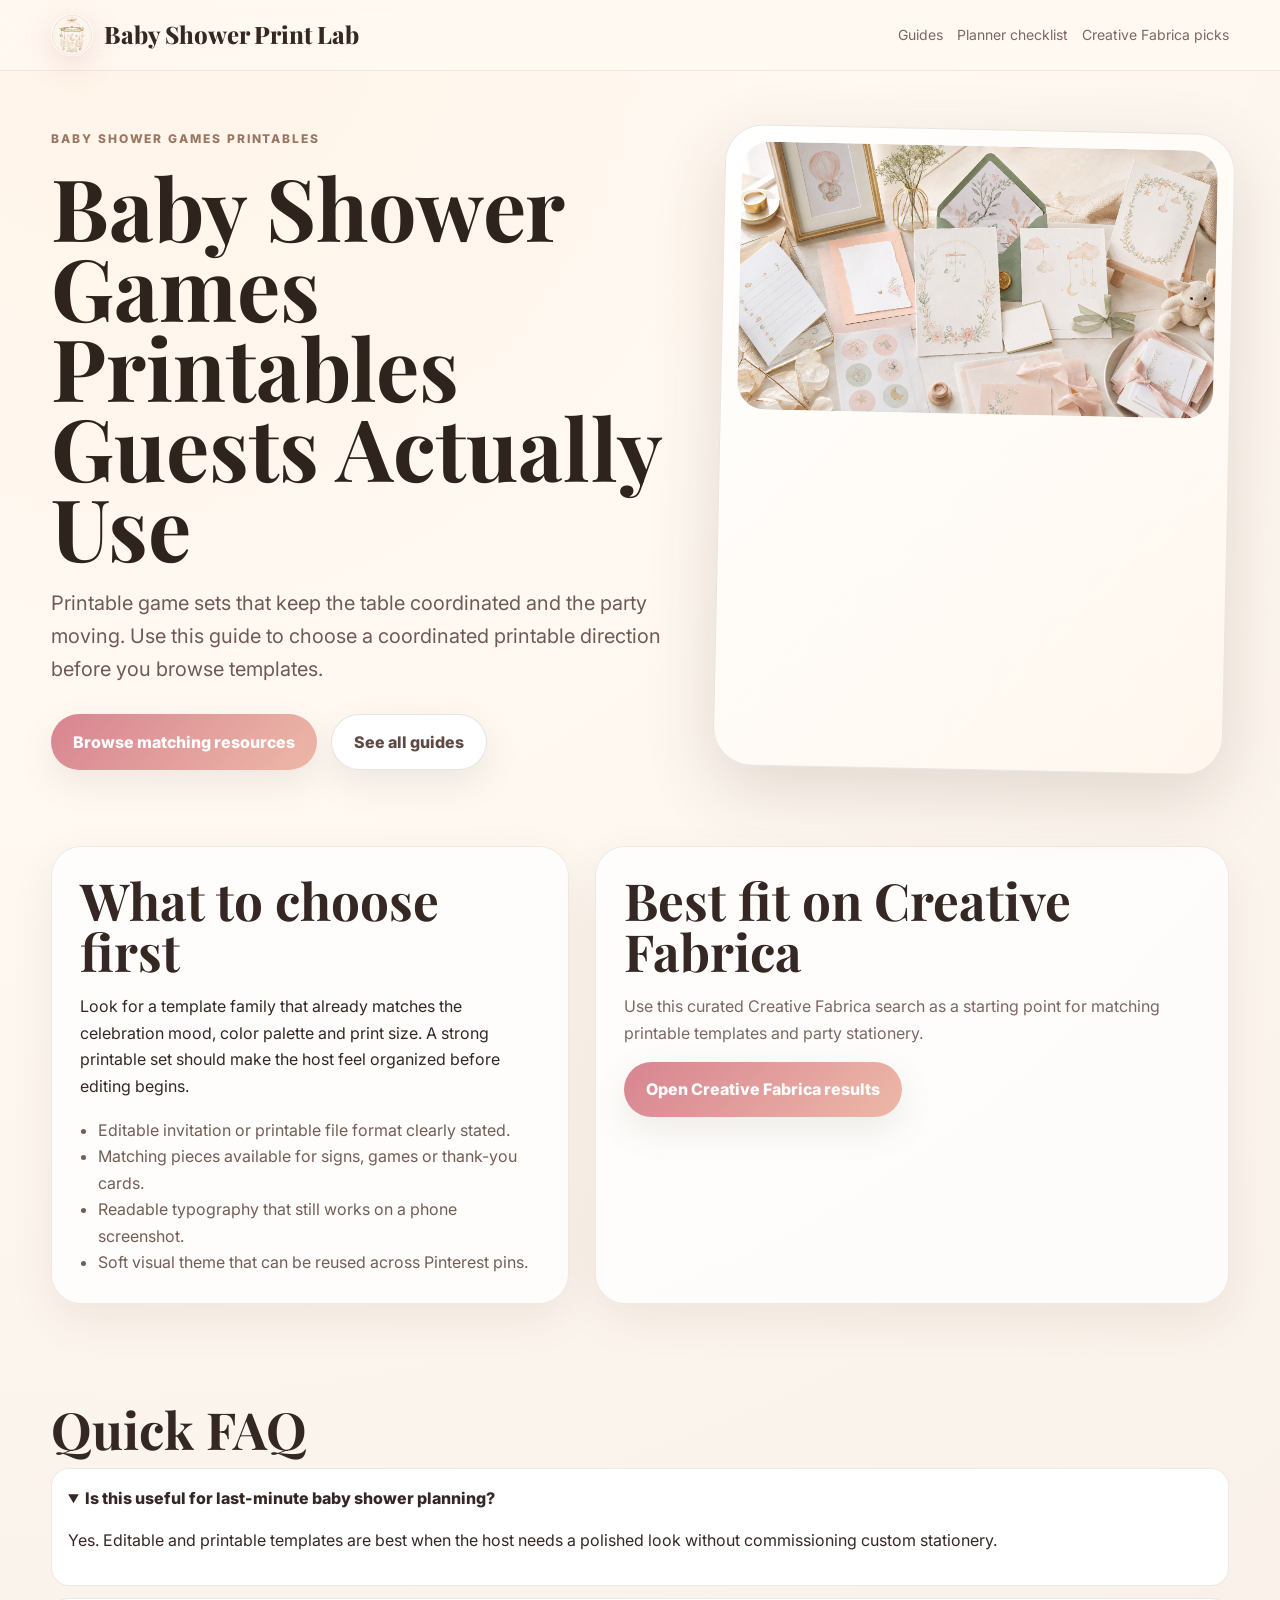
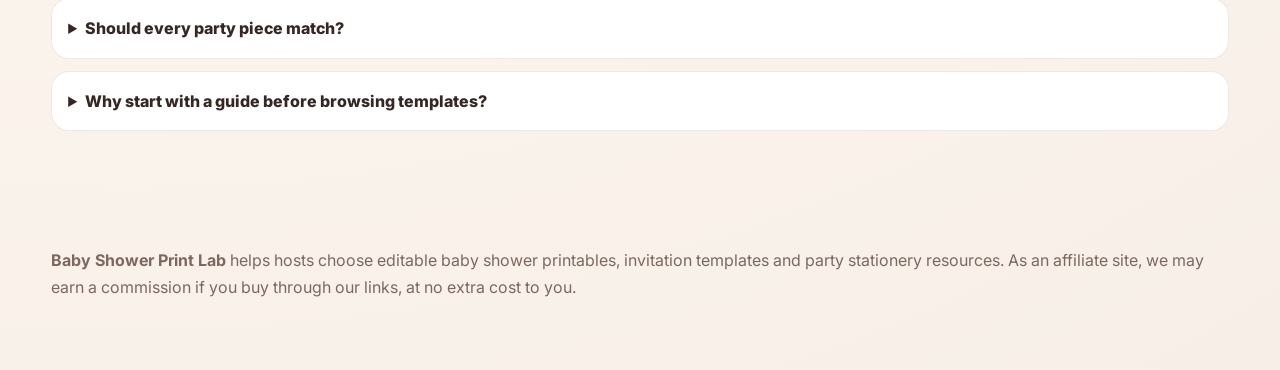
==== baby-shower-games-printables/index.html @ a2ee2843 "Launch Baby Shower Print Lab static site" ====
<!doctype html><html lang="en"><head><meta charset="utf-8"><meta name="viewport" content="width=device-width,initial-scale=1"><title>Baby Shower Games Printables Guests Actually Use | Baby Shower Print Lab</title><meta name="description" content="Guide to baby shower games printables with practical selection tips and Creative Fabrica affiliate resource paths."><link rel="canonical" href="https://olegmat74.github.io/baby-shower-print-lab/baby-shower-games-printables/"><meta property="og:title" content="Baby Shower Games Printables Guests Actually Use | Baby Shower Print Lab"><meta property="og:description" content="Guide to baby shower games printables with practical selection tips and Creative Fabrica affiliate resource paths."><meta property="og:image" content="https://olegmat74.github.io/baby-shower-print-lab/assets/images/cover-editorial.png"><link rel="preconnect" href="https://fonts.googleapis.com"><link rel="preconnect" href="https://fonts.gstatic.com" crossorigin><link href="https://fonts.googleapis.com/css2?family=Inter:wght@400;600;700;800;900&family=Playfair+Display:wght@700;800;900&display=swap" rel="stylesheet"><link rel="stylesheet" href="https://olegmat74.github.io/baby-shower-print-lab/assets/style.css"><script type="application/ld+json">{"@context":"https://schema.org","@type":"WebSite","name":"Baby Shower Print Lab","url":"https://olegmat74.github.io/baby-shower-print-lab/"}</script></head><body><nav class="nav"><div class="wrap"><a class="brand" href="https://olegmat74.github.io/baby-shower-print-lab/"><img src="https://olegmat74.github.io/baby-shower-print-lab/assets/images/brand-mark.png" alt="Baby Shower Print Lab mark">Baby Shower Print Lab</a><div class="navlinks"><a href="https://olegmat74.github.io/baby-shower-print-lab/#guides">Guides</a><a href="https://olegmat74.github.io/baby-shower-print-lab/#checklist">Planner checklist</a><a href="https://olegmat74.github.io/baby-shower-print-lab/#resources">Creative Fabrica picks</a></div></div></nav><main><section class="page-hero"><div class="wrap page-grid"><div><div class="eyebrow">baby shower games printables</div><h1 class="h1">Baby Shower Games Printables Guests Actually Use</h1><p class="lead">Printable game sets that keep the table coordinated and the party moving. Use this guide to choose a coordinated printable direction before you browse templates.</p><div class="cta-row"><a class="btn primary" rel="sponsored nofollow noopener" href="https://www.creativefabrica.com/search/?query=baby%20shower%20games&ref=11046077">Browse matching resources</a><a class="btn secondary" href="https://olegmat74.github.io/baby-shower-print-lab/#guides">See all guides</a></div></div><a class="hero-card" rel="sponsored nofollow noopener" href="https://www.creativefabrica.com/search/?query=baby%20shower%20games&ref=11046077"><img src="https://olegmat74.github.io/baby-shower-print-lab/assets/images/cover-editorial.png" alt="Baby shower printable stationery inspiration for baby shower games printables"></a></div></section><section class="section"><div class="wrap split"><article class="panel"><h2>What to choose first</h2><p>Look for a template family that already matches the celebration mood, color palette and print size. A strong printable set should make the host feel organized before editing begins.</p><ul class="mini-list"><li>Editable invitation or printable file format clearly stated.</li><li>Matching pieces available for signs, games or thank-you cards.</li><li>Readable typography that still works on a phone screenshot.</li><li>Soft visual theme that can be reused across Pinterest pins.</li></ul></article><aside class="panel"><h2>Best fit on Creative Fabrica</h2><p class="muted">Use this curated Creative Fabrica search as a starting point for matching printable templates and party stationery.</p><a class="btn primary" rel="sponsored nofollow noopener" href="https://www.creativefabrica.com/search/?query=baby%20shower%20games&ref=11046077">Open Creative Fabrica results</a></aside></div></section><section class="section faq"><div class="wrap"><h2>Quick FAQ</h2><details open><summary>Is this useful for last-minute baby shower planning?</summary><p>Yes. Editable and printable templates are best when the host needs a polished look without commissioning custom stationery.</p></details><details><summary>Should every party piece match?</summary><p>Matching is not mandatory, but coordinated invitation, games, signs and thank-you cards increase trust and visual polish for both Pinterest and party guests.</p></details><details><summary>Why start with a guide before browsing templates?</summary><p>The guide helps visitors choose the right template type first, then sends them to relevant Creative Fabrica results.</p></details></div></section></main><footer class="footer"><div class="wrap"><p><strong>Baby Shower Print Lab</strong> helps hosts choose editable baby shower printables, invitation templates and party stationery resources. As an affiliate site, we may earn a commission if you buy through our links, at no extra cost to you.</p></div></footer></body></html>
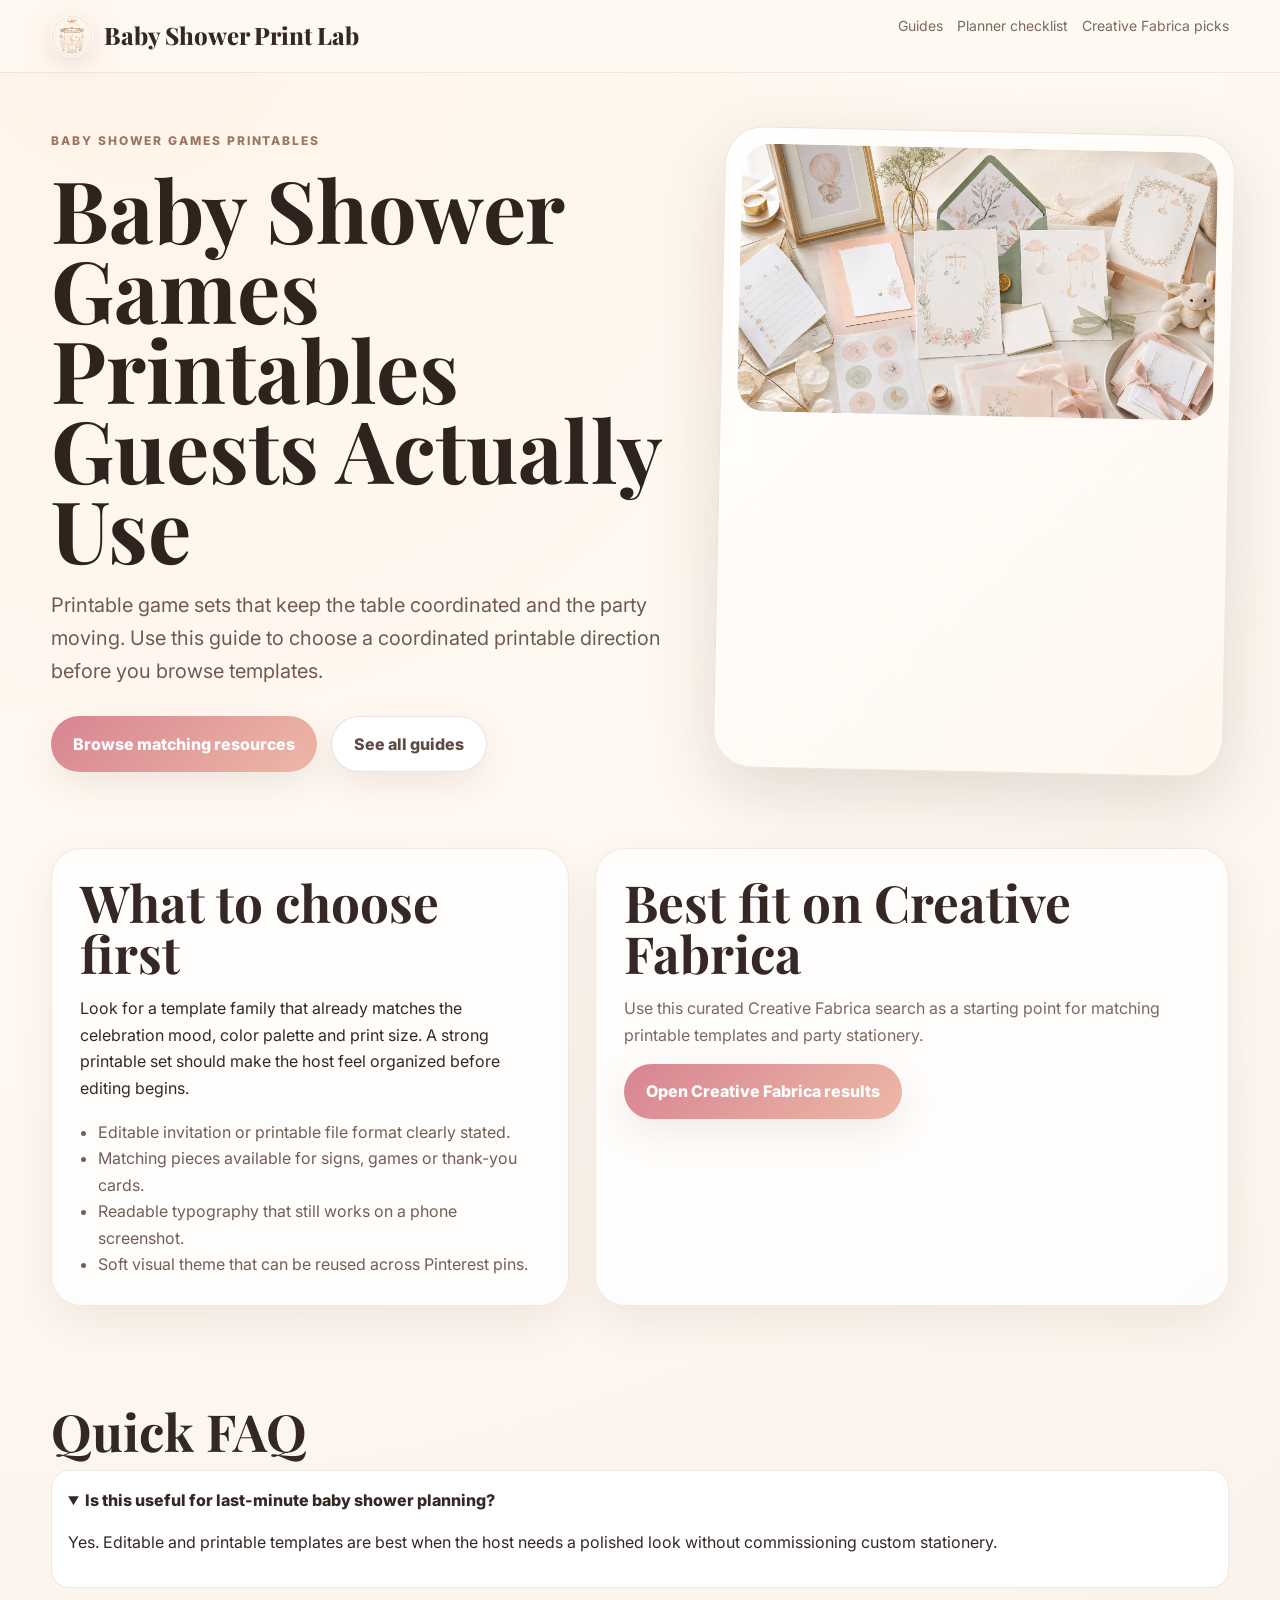
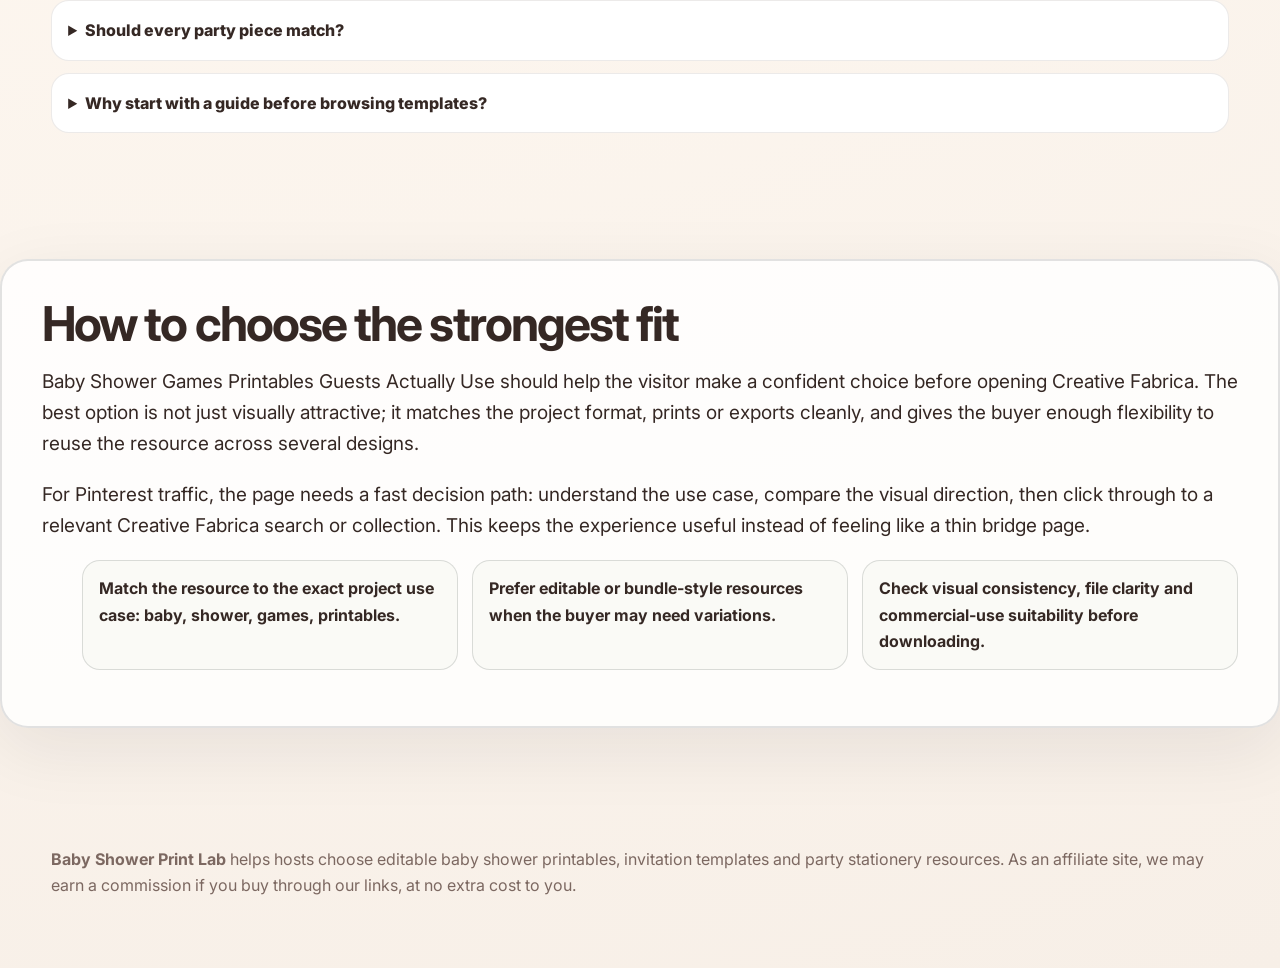
==== commit c6d808c2: "Portfolio QA quality upgrade" ====
--- a/baby-shower-games-printables/index.html
+++ b/baby-shower-games-printables/index.html
@@ -1 +1,13 @@
-<!doctype html><html lang="en"><head><meta charset="utf-8"><meta name="viewport" content="width=device-width,initial-scale=1"><title>Baby Shower Games Printables Guests Actually Use | Baby Shower Print Lab</title><meta name="description" content="Guide to baby shower games printables with practical selection tips and Creative Fabrica affiliate resource paths."><link rel="canonical" href="https://olegmat74.github.io/baby-shower-print-lab/baby-shower-games-printables/"><meta property="og:title" content="Baby Shower Games Printables Guests Actually Use | Baby Shower Print Lab"><meta property="og:description" content="Guide to baby shower games printables with practical selection tips and Creative Fabrica affiliate resource paths."><meta property="og:image" content="https://olegmat74.github.io/baby-shower-print-lab/assets/images/cover-editorial.png"><link rel="preconnect" href="https://fonts.googleapis.com"><link rel="preconnect" href="https://fonts.gstatic.com" crossorigin><link href="https://fonts.googleapis.com/css2?family=Inter:wght@400;600;700;800;900&family=Playfair+Display:wght@700;800;900&display=swap" rel="stylesheet"><link rel="stylesheet" href="https://olegmat74.github.io/baby-shower-print-lab/assets/style.css"><script type="application/ld+json">{"@context":"https://schema.org","@type":"WebSite","name":"Baby Shower Print Lab","url":"https://olegmat74.github.io/baby-shower-print-lab/"}</script></head><body><nav class="nav"><div class="wrap"><a class="brand" href="https://olegmat74.github.io/baby-shower-print-lab/"><img src="https://olegmat74.github.io/baby-shower-print-lab/assets/images/brand-mark.png" alt="Baby Shower Print Lab mark">Baby Shower Print Lab</a><div class="navlinks"><a href="https://olegmat74.github.io/baby-shower-print-lab/#guides">Guides</a><a href="https://olegmat74.github.io/baby-shower-print-lab/#checklist">Planner checklist</a><a href="https://olegmat74.github.io/baby-shower-print-lab/#resources">Creative Fabrica picks</a></div></div></nav><main><section class="page-hero"><div class="wrap page-grid"><div><div class="eyebrow">baby shower games printables</div><h1 class="h1">Baby Shower Games Printables Guests Actually Use</h1><p class="lead">Printable game sets that keep the table coordinated and the party moving. Use this guide to choose a coordinated printable direction before you browse templates.</p><div class="cta-row"><a class="btn primary" rel="sponsored nofollow noopener" href="https://www.creativefabrica.com/search/?query=baby%20shower%20games&ref=11046077">Browse matching resources</a><a class="btn secondary" href="https://olegmat74.github.io/baby-shower-print-lab/#guides">See all guides</a></div></div><a class="hero-card" rel="sponsored nofollow noopener" href="https://www.creativefabrica.com/search/?query=baby%20shower%20games&ref=11046077"><img src="https://olegmat74.github.io/baby-shower-print-lab/assets/images/cover-editorial.png" alt="Baby shower printable stationery inspiration for baby shower games printables"></a></div></section><section class="section"><div class="wrap split"><article class="panel"><h2>What to choose first</h2><p>Look for a template family that already matches the celebration mood, color palette and print size. A strong printable set should make the host feel organized before editing begins.</p><ul class="mini-list"><li>Editable invitation or printable file format clearly stated.</li><li>Matching pieces available for signs, games or thank-you cards.</li><li>Readable typography that still works on a phone screenshot.</li><li>Soft visual theme that can be reused across Pinterest pins.</li></ul></article><aside class="panel"><h2>Best fit on Creative Fabrica</h2><p class="muted">Use this curated Creative Fabrica search as a starting point for matching printable templates and party stationery.</p><a class="btn primary" rel="sponsored nofollow noopener" href="https://www.creativefabrica.com/search/?query=baby%20shower%20games&ref=11046077">Open Creative Fabrica results</a></aside></div></section><section class="section faq"><div class="wrap"><h2>Quick FAQ</h2><details open><summary>Is this useful for last-minute baby shower planning?</summary><p>Yes. Editable and printable templates are best when the host needs a polished look without commissioning custom stationery.</p></details><details><summary>Should every party piece match?</summary><p>Matching is not mandatory, but coordinated invitation, games, signs and thank-you cards increase trust and visual polish for both Pinterest and party guests.</p></details><details><summary>Why start with a guide before browsing templates?</summary><p>The guide helps visitors choose the right template type first, then sends them to relevant Creative Fabrica results.</p></details></div></section></main><footer class="footer"><div class="wrap"><p><strong>Baby Shower Print Lab</strong> helps hosts choose editable baby shower printables, invitation templates and party stationery resources. As an affiliate site, we may earn a commission if you buy through our links, at no extra cost to you.</p></div></footer></body></html>+<!doctype html><html lang="en"><head><meta charset="utf-8"><meta name="viewport" content="width=device-width,initial-scale=1"><title>Baby Shower Games Printables Guests Actually Use | Baby Shower Print Lab</title><meta name="description" content="Guide to baby shower games printables with practical selection tips and Creative Fabrica affiliate resource paths."><link rel="canonical" href="https://olegmat74.github.io/baby-shower-print-lab/baby-shower-games-printables/"><meta property="og:title" content="Baby Shower Games Printables Guests Actually Use | Baby Shower Print Lab"><meta property="og:description" content="Guide to baby shower games printables with practical selection tips and Creative Fabrica affiliate resource paths."><meta property="og:image" content="https://olegmat74.github.io/baby-shower-print-lab/assets/images/cover-editorial.png"><link rel="preconnect" href="https://fonts.googleapis.com"><link rel="preconnect" href="https://fonts.gstatic.com" crossorigin><link href="https://fonts.googleapis.com/css2?family=Inter:wght@400;600;700;800;900&family=Playfair+Display:wght@700;800;900&display=swap" rel="stylesheet"><link rel="stylesheet" href="https://olegmat74.github.io/baby-shower-print-lab/assets/style.css"><script type="application/ld+json">{"@context":"https://schema.org","@type":"WebSite","name":"Baby Shower Print Lab","url":"https://olegmat74.github.io/baby-shower-print-lab/"}</script></head><body><nav class="nav"><div class="wrap"><a class="brand" href="https://olegmat74.github.io/baby-shower-print-lab/"><img src="https://olegmat74.github.io/baby-shower-print-lab/assets/images/brand-mark.png" alt="Baby Shower Print Lab mark">Baby Shower Print Lab</a><div class="navlinks"><a href="https://olegmat74.github.io/baby-shower-print-lab/#guides">Guides</a><a href="https://olegmat74.github.io/baby-shower-print-lab/#checklist">Planner checklist</a><a href="https://olegmat74.github.io/baby-shower-print-lab/#resources">Creative Fabrica picks</a></div></div></nav><main><section class="page-hero"><div class="wrap page-grid"><div><div class="eyebrow">baby shower games printables</div><h1 class="h1">Baby Shower Games Printables Guests Actually Use</h1><p class="lead">Printable game sets that keep the table coordinated and the party moving. Use this guide to choose a coordinated printable direction before you browse templates.</p><div class="cta-row"><a class="btn primary" rel="sponsored nofollow noopener" href="https://www.creativefabrica.com/search/?query=baby%20shower%20games&ref=11046077">Browse matching resources</a><a class="btn secondary" href="https://olegmat74.github.io/baby-shower-print-lab/#guides">See all guides</a></div></div><a class="hero-card" rel="sponsored nofollow noopener" href="https://www.creativefabrica.com/search/?query=baby%20shower%20games&ref=11046077"><img src="https://olegmat74.github.io/baby-shower-print-lab/assets/images/cover-editorial.png" alt="Baby shower printable stationery inspiration for baby shower games printables"></a></div></section><section class="section"><div class="wrap split"><article class="panel"><h2>What to choose first</h2><p>Look for a template family that already matches the celebration mood, color palette and print size. A strong printable set should make the host feel organized before editing begins.</p><ul class="mini-list"><li>Editable invitation or printable file format clearly stated.</li><li>Matching pieces available for signs, games or thank-you cards.</li><li>Readable typography that still works on a phone screenshot.</li><li>Soft visual theme that can be reused across Pinterest pins.</li></ul></article><aside class="panel"><h2>Best fit on Creative Fabrica</h2><p class="muted">Use this curated Creative Fabrica search as a starting point for matching printable templates and party stationery.</p><a class="btn primary" rel="sponsored nofollow noopener" href="https://www.creativefabrica.com/search/?query=baby%20shower%20games&ref=11046077">Open Creative Fabrica results</a></aside></div></section><section class="section faq"><div class="wrap"><h2>Quick FAQ</h2><details open><summary>Is this useful for last-minute baby shower planning?</summary><p>Yes. Editable and printable templates are best when the host needs a polished look without commissioning custom stationery.</p></details><details><summary>Should every party piece match?</summary><p>Matching is not mandatory, but coordinated invitation, games, signs and thank-you cards increase trust and visual polish for both Pinterest and party guests.</p></details><details><summary>Why start with a guide before browsing templates?</summary><p>The guide helps visitors choose the right template type first, then sends them to relevant Creative Fabrica results.</p></details></div></section>
+<section class="qa-upgrade-section" id="selection-notes">
+  <h2>How to choose the strongest fit</h2>
+  <p>Baby Shower Games Printables Guests Actually Use should help the visitor make a confident choice before opening Creative Fabrica. The best option is not just visually attractive; it matches the project format, prints or exports cleanly, and gives the buyer enough flexibility to reuse the resource across several designs.</p>
+  <p>For Pinterest traffic, the page needs a fast decision path: understand the use case, compare the visual direction, then click through to a relevant Creative Fabrica search or collection. This keeps the experience useful instead of feeling like a thin bridge page.</p>
+  <ul class="qa-upgrade-list">
+    <li>Match the resource to the exact project use case: baby, shower, games, printables.</li>
+    <li>Prefer editable or bundle-style resources when the buyer may need variations.</li>
+    <li>Check visual consistency, file clarity and commercial-use suitability before downloading.</li>
+  </ul>
+</section>
+
+</main><footer class="footer"><div class="wrap"><p><strong>Baby Shower Print Lab</strong> helps hosts choose editable baby shower printables, invitation templates and party stationery resources. As an affiliate site, we may earn a commission if you buy through our links, at no extra cost to you.</p></div></footer></body></html>
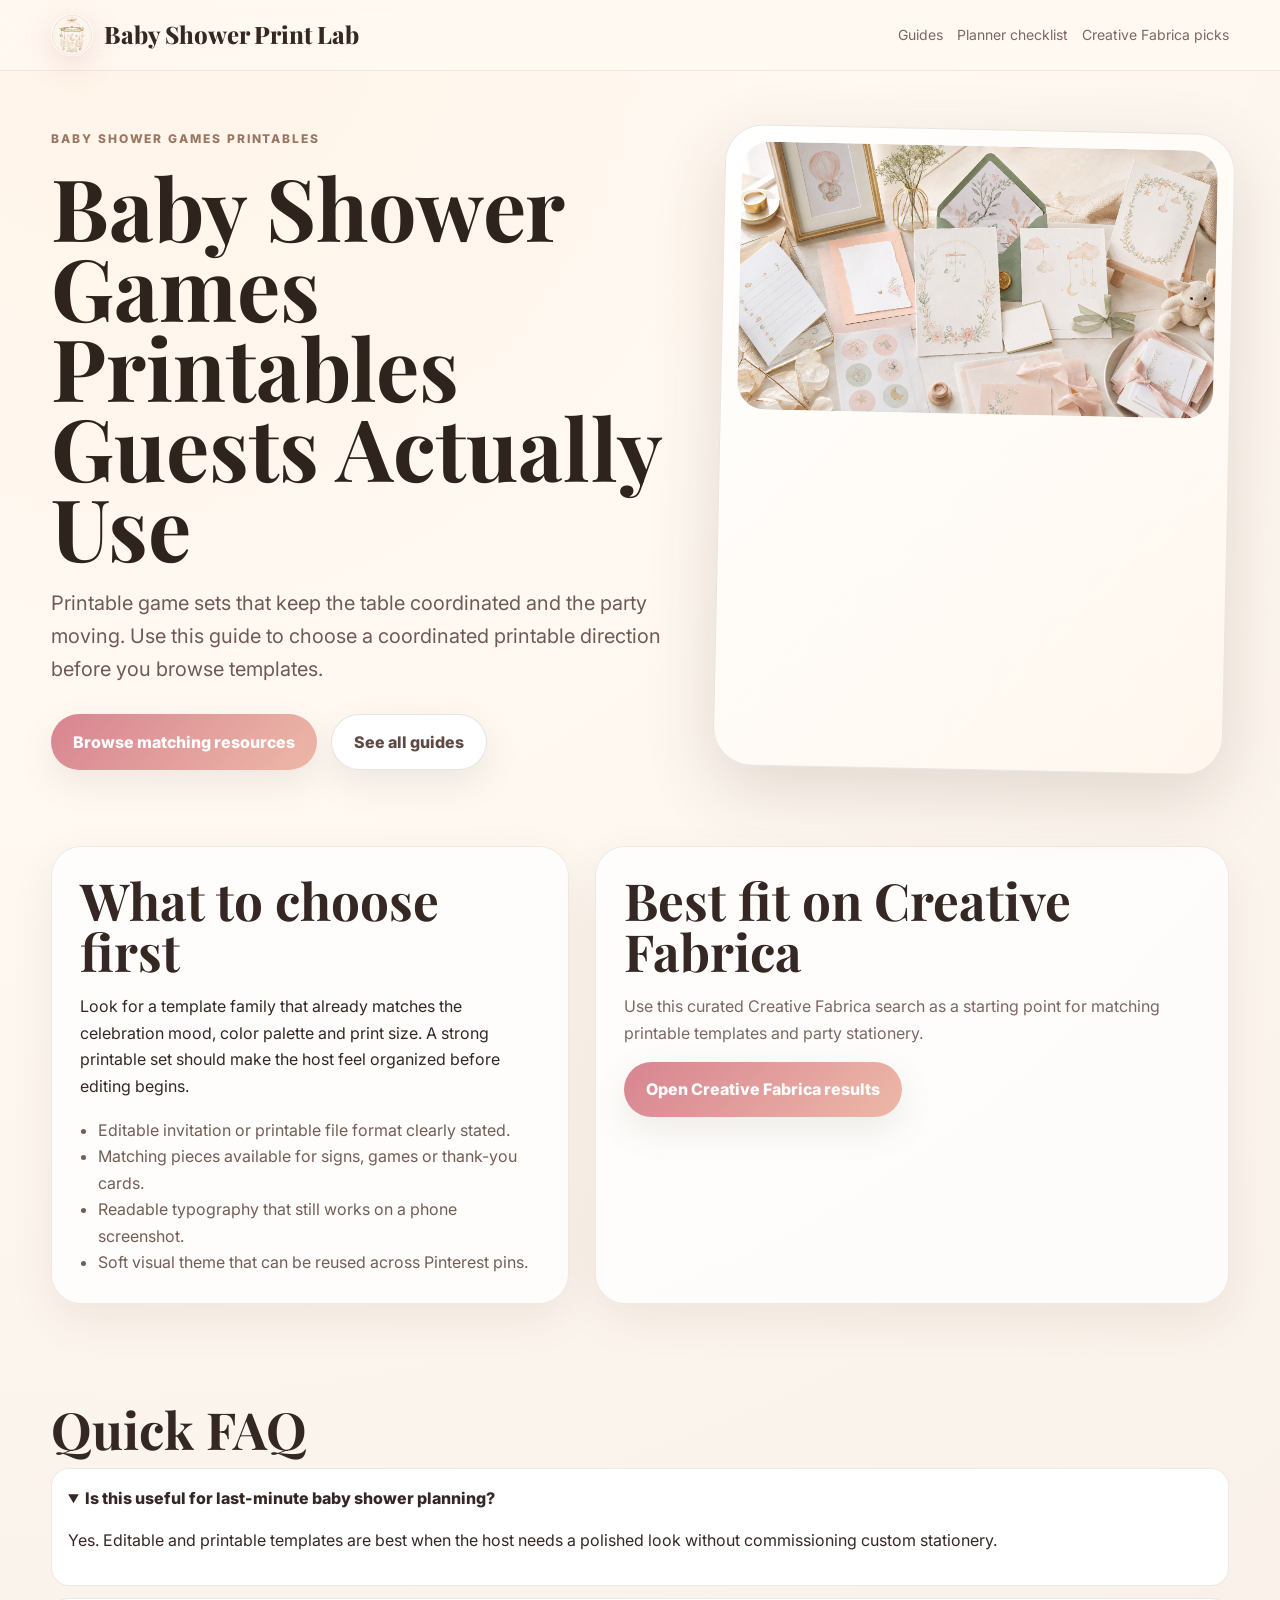
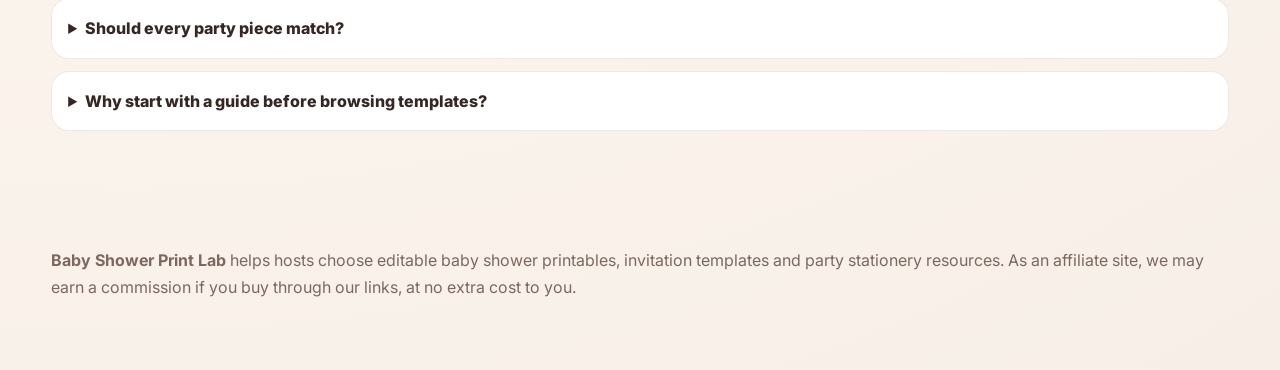
==== commit 086814a2: "Remove internal QA copy from public pages" ====
--- a/baby-shower-games-printables/index.html
+++ b/baby-shower-games-printables/index.html
@@ -1,13 +1,2 @@
 <!doctype html><html lang="en"><head><meta charset="utf-8"><meta name="viewport" content="width=device-width,initial-scale=1"><title>Baby Shower Games Printables Guests Actually Use | Baby Shower Print Lab</title><meta name="description" content="Guide to baby shower games printables with practical selection tips and Creative Fabrica affiliate resource paths."><link rel="canonical" href="https://olegmat74.github.io/baby-shower-print-lab/baby-shower-games-printables/"><meta property="og:title" content="Baby Shower Games Printables Guests Actually Use | Baby Shower Print Lab"><meta property="og:description" content="Guide to baby shower games printables with practical selection tips and Creative Fabrica affiliate resource paths."><meta property="og:image" content="https://olegmat74.github.io/baby-shower-print-lab/assets/images/cover-editorial.png"><link rel="preconnect" href="https://fonts.googleapis.com"><link rel="preconnect" href="https://fonts.gstatic.com" crossorigin><link href="https://fonts.googleapis.com/css2?family=Inter:wght@400;600;700;800;900&family=Playfair+Display:wght@700;800;900&display=swap" rel="stylesheet"><link rel="stylesheet" href="https://olegmat74.github.io/baby-shower-print-lab/assets/style.css"><script type="application/ld+json">{"@context":"https://schema.org","@type":"WebSite","name":"Baby Shower Print Lab","url":"https://olegmat74.github.io/baby-shower-print-lab/"}</script></head><body><nav class="nav"><div class="wrap"><a class="brand" href="https://olegmat74.github.io/baby-shower-print-lab/"><img src="https://olegmat74.github.io/baby-shower-print-lab/assets/images/brand-mark.png" alt="Baby Shower Print Lab mark">Baby Shower Print Lab</a><div class="navlinks"><a href="https://olegmat74.github.io/baby-shower-print-lab/#guides">Guides</a><a href="https://olegmat74.github.io/baby-shower-print-lab/#checklist">Planner checklist</a><a href="https://olegmat74.github.io/baby-shower-print-lab/#resources">Creative Fabrica picks</a></div></div></nav><main><section class="page-hero"><div class="wrap page-grid"><div><div class="eyebrow">baby shower games printables</div><h1 class="h1">Baby Shower Games Printables Guests Actually Use</h1><p class="lead">Printable game sets that keep the table coordinated and the party moving. Use this guide to choose a coordinated printable direction before you browse templates.</p><div class="cta-row"><a class="btn primary" rel="sponsored nofollow noopener" href="https://www.creativefabrica.com/search/?query=baby%20shower%20games&ref=11046077">Browse matching resources</a><a class="btn secondary" href="https://olegmat74.github.io/baby-shower-print-lab/#guides">See all guides</a></div></div><a class="hero-card" rel="sponsored nofollow noopener" href="https://www.creativefabrica.com/search/?query=baby%20shower%20games&ref=11046077"><img src="https://olegmat74.github.io/baby-shower-print-lab/assets/images/cover-editorial.png" alt="Baby shower printable stationery inspiration for baby shower games printables"></a></div></section><section class="section"><div class="wrap split"><article class="panel"><h2>What to choose first</h2><p>Look for a template family that already matches the celebration mood, color palette and print size. A strong printable set should make the host feel organized before editing begins.</p><ul class="mini-list"><li>Editable invitation or printable file format clearly stated.</li><li>Matching pieces available for signs, games or thank-you cards.</li><li>Readable typography that still works on a phone screenshot.</li><li>Soft visual theme that can be reused across Pinterest pins.</li></ul></article><aside class="panel"><h2>Best fit on Creative Fabrica</h2><p class="muted">Use this curated Creative Fabrica search as a starting point for matching printable templates and party stationery.</p><a class="btn primary" rel="sponsored nofollow noopener" href="https://www.creativefabrica.com/search/?query=baby%20shower%20games&ref=11046077">Open Creative Fabrica results</a></aside></div></section><section class="section faq"><div class="wrap"><h2>Quick FAQ</h2><details open><summary>Is this useful for last-minute baby shower planning?</summary><p>Yes. Editable and printable templates are best when the host needs a polished look without commissioning custom stationery.</p></details><details><summary>Should every party piece match?</summary><p>Matching is not mandatory, but coordinated invitation, games, signs and thank-you cards increase trust and visual polish for both Pinterest and party guests.</p></details><details><summary>Why start with a guide before browsing templates?</summary><p>The guide helps visitors choose the right template type first, then sends them to relevant Creative Fabrica results.</p></details></div></section>
-<section class="qa-upgrade-section" id="selection-notes">
-  <h2>How to choose the strongest fit</h2>
-  <p>Baby Shower Games Printables Guests Actually Use should help the visitor make a confident choice before opening Creative Fabrica. The best option is not just visually attractive; it matches the project format, prints or exports cleanly, and gives the buyer enough flexibility to reuse the resource across several designs.</p>
-  <p>For Pinterest traffic, the page needs a fast decision path: understand the use case, compare the visual direction, then click through to a relevant Creative Fabrica search or collection. This keeps the experience useful instead of feeling like a thin bridge page.</p>
-  <ul class="qa-upgrade-list">
-    <li>Match the resource to the exact project use case: baby, shower, games, printables.</li>
-    <li>Prefer editable or bundle-style resources when the buyer may need variations.</li>
-    <li>Check visual consistency, file clarity and commercial-use suitability before downloading.</li>
-  </ul>
-</section>
-
 </main><footer class="footer"><div class="wrap"><p><strong>Baby Shower Print Lab</strong> helps hosts choose editable baby shower printables, invitation templates and party stationery resources. As an affiliate site, we may earn a commission if you buy through our links, at no extra cost to you.</p></div></footer></body></html>
